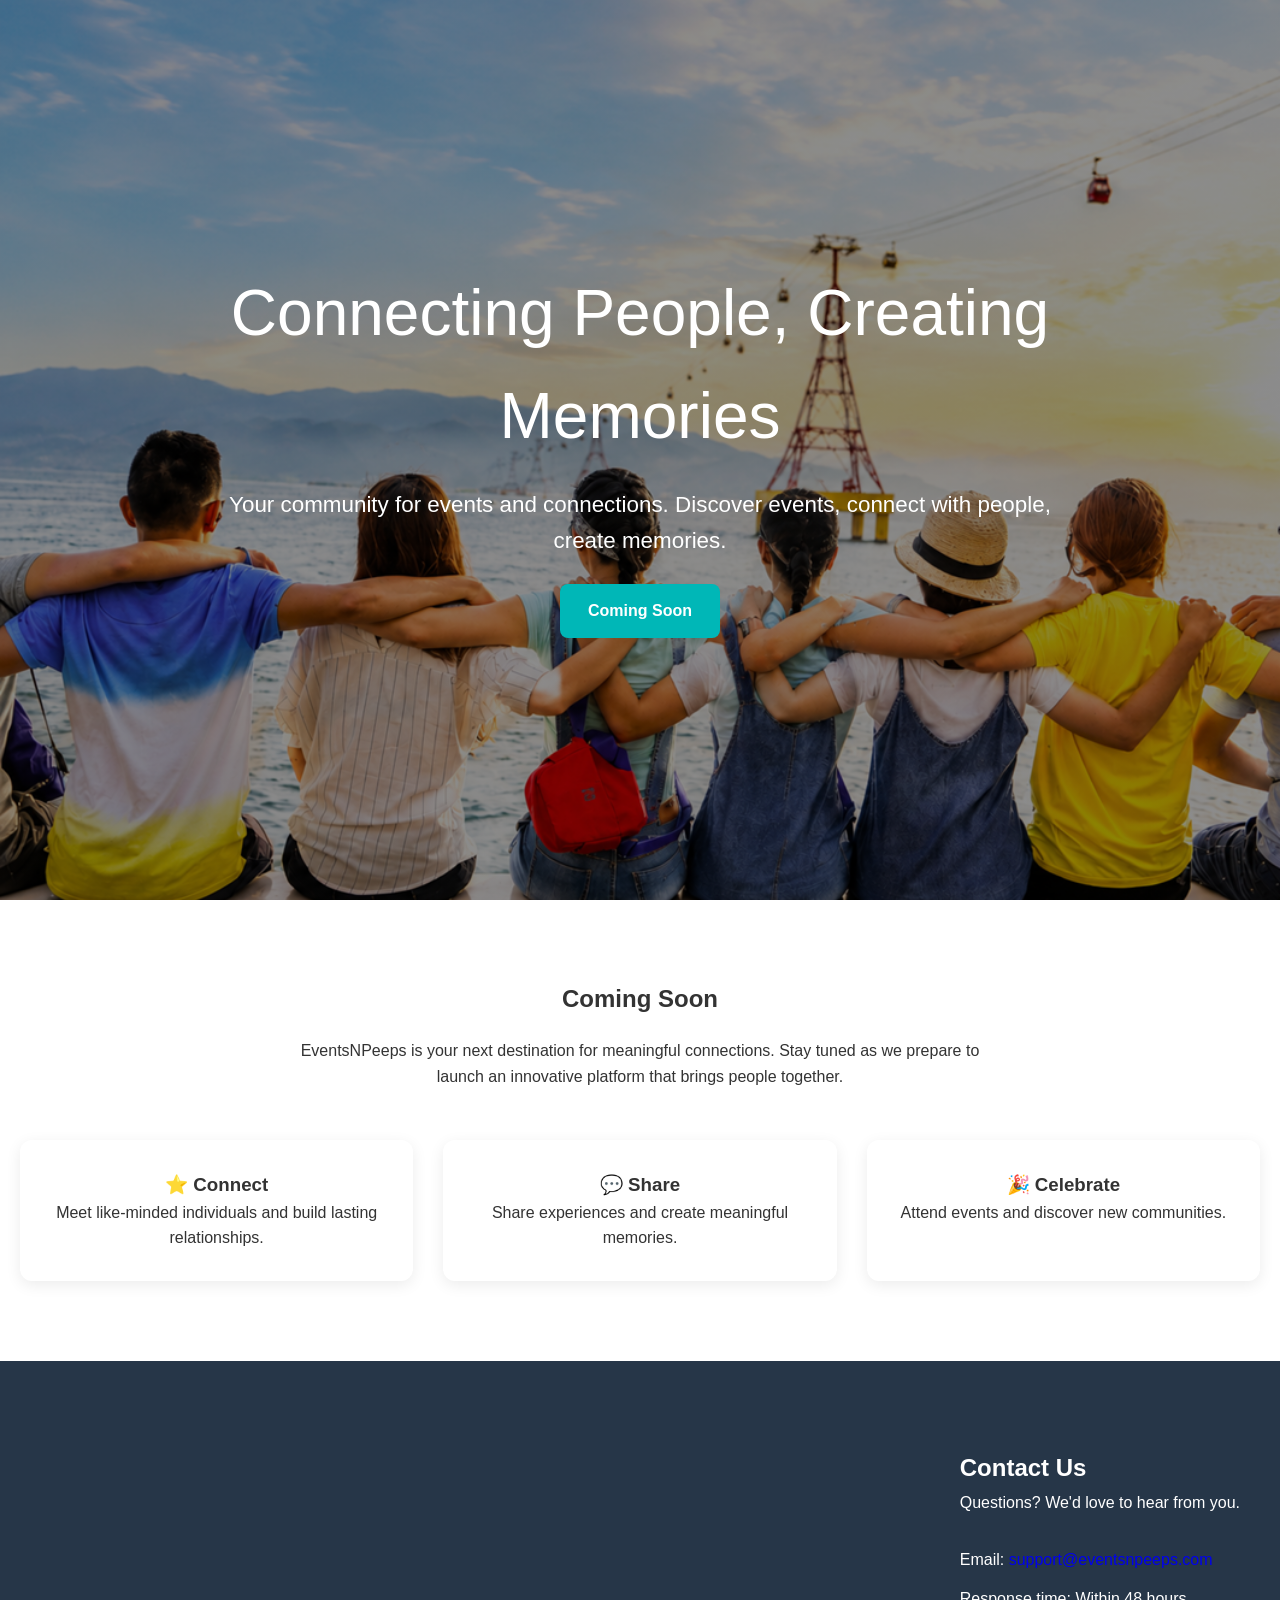
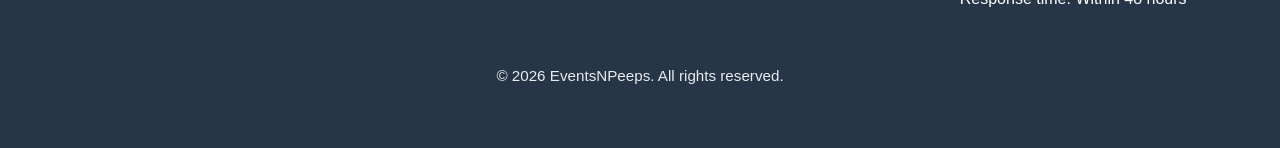
==== index.html @ f60b6c88 "Index Page and Privacy Policy Page" ====
<!DOCTYPE html>
<html lang="en">

<head>
<meta charset="UTF-8">
<meta name="viewport" content="width=device-width, initial-scale=1">

<title>EventsNPeeps | Connecting People, Creating Memories</title>

<style>

*{
margin:0;
padding:0;
box-sizing:border-box;
}

body{
font-family:Arial, Helvetica, sans-serif;
color:#333;
line-height:1.6;
}

.hero{

height:100vh;

background:
linear-gradient(
rgba(0,0,0,.45),
rgba(0,0,0,.45)
),
url("./images/homepagesocial.png");

background-size:cover;
background-position:center;

display:flex;
justify-content:center;
align-items:center;
text-align:center;
padding:20px;
color:white;
}

.hero-content{
max-width:850px;
}

.hero h1{
font-size:4rem;
font-weight:300;
margin-bottom:20px;
}

.hero p{
font-size:1.4rem;
margin-bottom:25px;
}

.button{

display:inline-block;

padding:14px 28px;

background:#00b7b7;

color:white;

text-decoration:none;

border-radius:8px;

font-weight:bold;

transition:.3s;
}

.button:hover{
opacity:.9;
}

.section{

padding:80px 20px;
text-align:center;

}

.features{

display:grid;

grid-template-columns:
repeat(auto-fit,minmax(220px,1fr));

gap:30px;

margin-top:50px;

}

.card{

padding:30px;

border-radius:12px;

box-shadow:
0 4px 15px rgba(0,0,0,.08);

}

.footer{

background:#263648;

color:white;

padding:60px 40px;

display:flex;

flex-direction:column;

align-items:flex-end;

}

.footer-content{

width:400px;

text-align:left;

}

.copyright{

margin-top:50px;

font-size:0.95rem;

opacity:.9;

width:100%;

text-align:center;

}

.footer a{
c
olor:#56b5ff;

text-decoration:none;

}

.contact{

margin-top:25px;

line-height:1.8;

}

@media(max-width:768px){

.footer{

align-items:center;

padding:50px 25px;

}

.footer-content{

width:100%;

max-width:420px;

}

}

</style>

</head>

<body>

<section class="hero">

<div class="hero-content">

<h1>Connecting People, Creating Memories</h1>

<p>
Your community for events and connections.
Discover events, connect with people,
create memories.
</p>

<a href="#coming-soon" class="button">
Coming Soon
</a>

</div>

</section>

<section id="coming-soon" class="section">

<h2>Coming Soon</h2>

<p style="margin-top:20px;max-width:700px;margin-left:auto;margin-right:auto;">

EventsNPeeps is your next destination for meaningful
connections. Stay tuned as we prepare to launch
an innovative platform that brings people together.

</p>

<div class="features">

<div class="card">

<h3>⭐ Connect</h3>

<p>
Meet like-minded individuals and build lasting relationships.
</p>

</div>

<div class="card">

<h3>💬 Share</h3>

<p>
Share experiences and create meaningful memories.
</p>

</div>

<div class="card">

<h3>🎉 Celebrate</h3>

<p>
Attend events and discover new communities.
</p>

</div>

</div>

</section>

<footer class="footer">

<div class="contact">
<h2>Contact Us</h2>

<p>
Questions? We'd love to hear from you.
</p>

<br>

<p>
Email:
<a href="mailto:support@eventsnpeeps.com">
support@eventsnpeeps.com
</a>
</p>

<p style="margin-top:10px;">
Response time: Within 48 hours
</p>

</div>

</div>

<div class="copyright">

<p>
© 2026 EventsNPeeps. All rights reserved.
</p>

</footer>

</body>

</html>
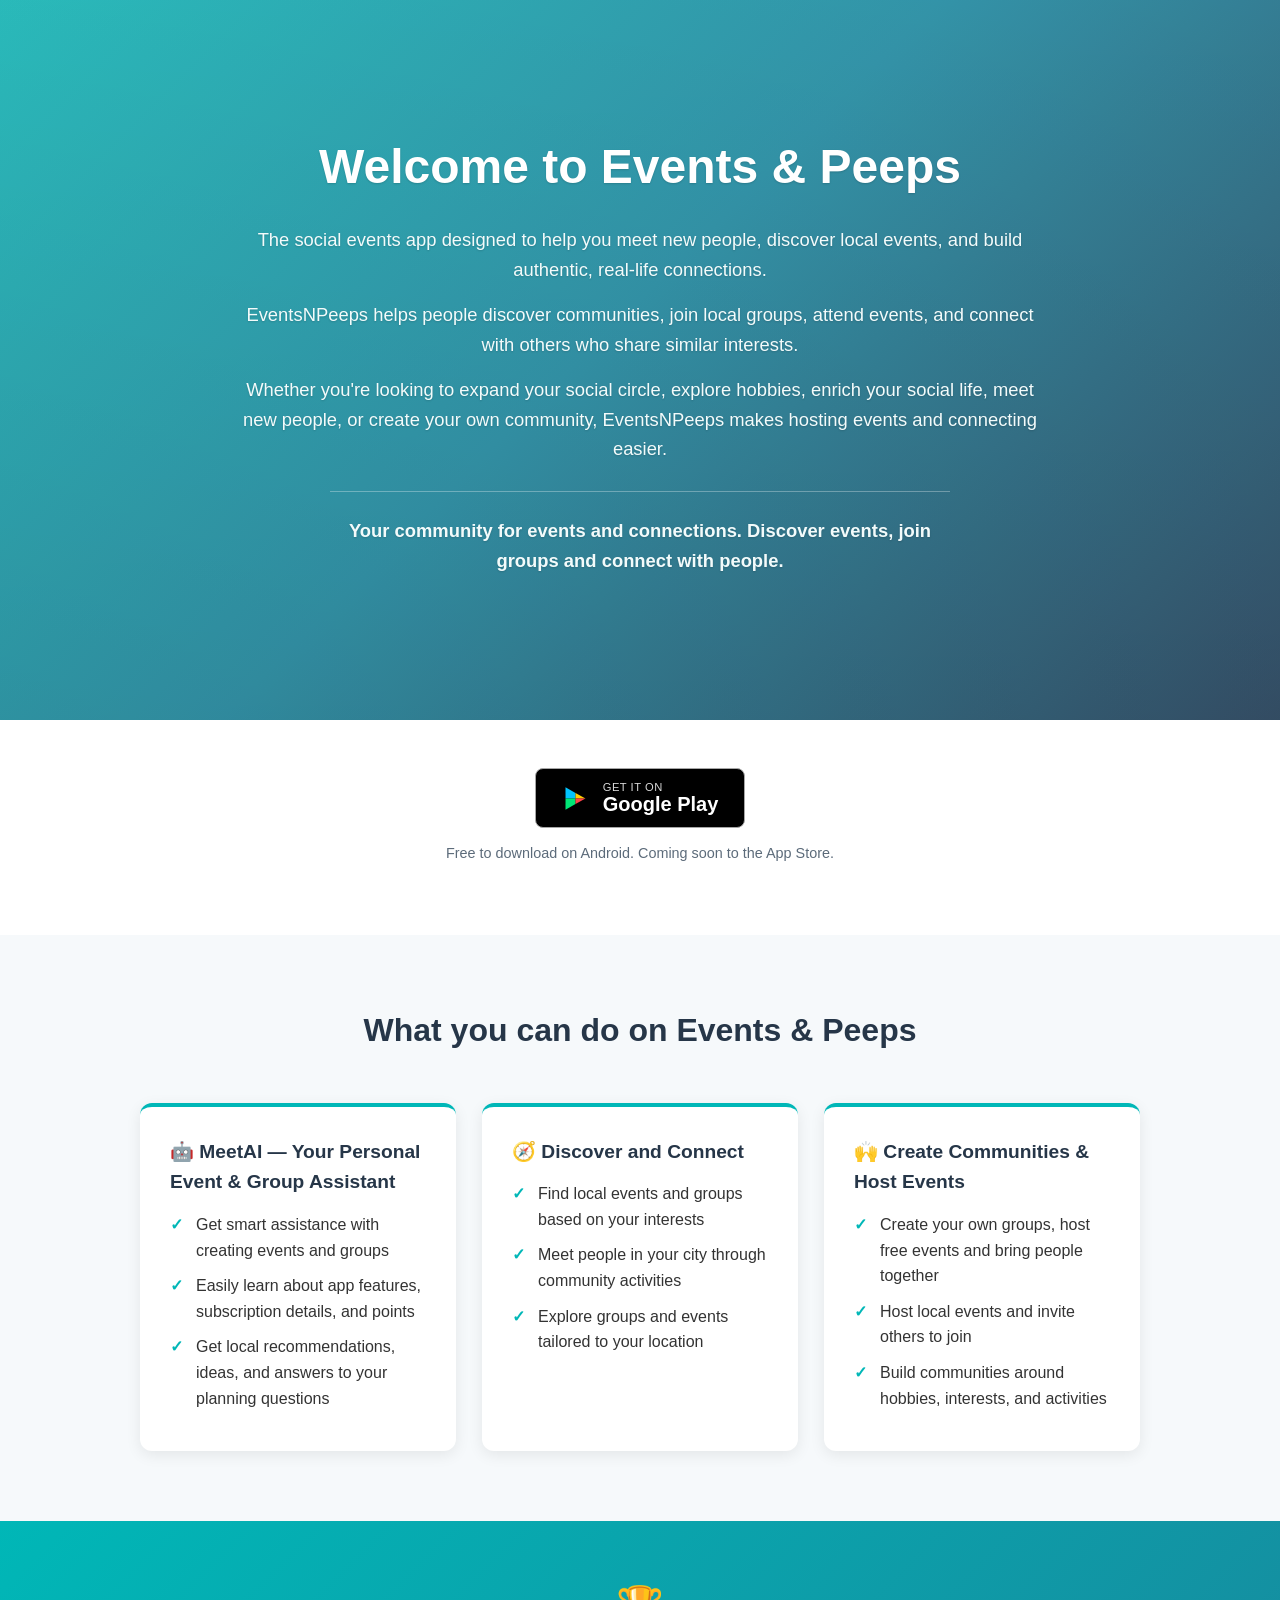
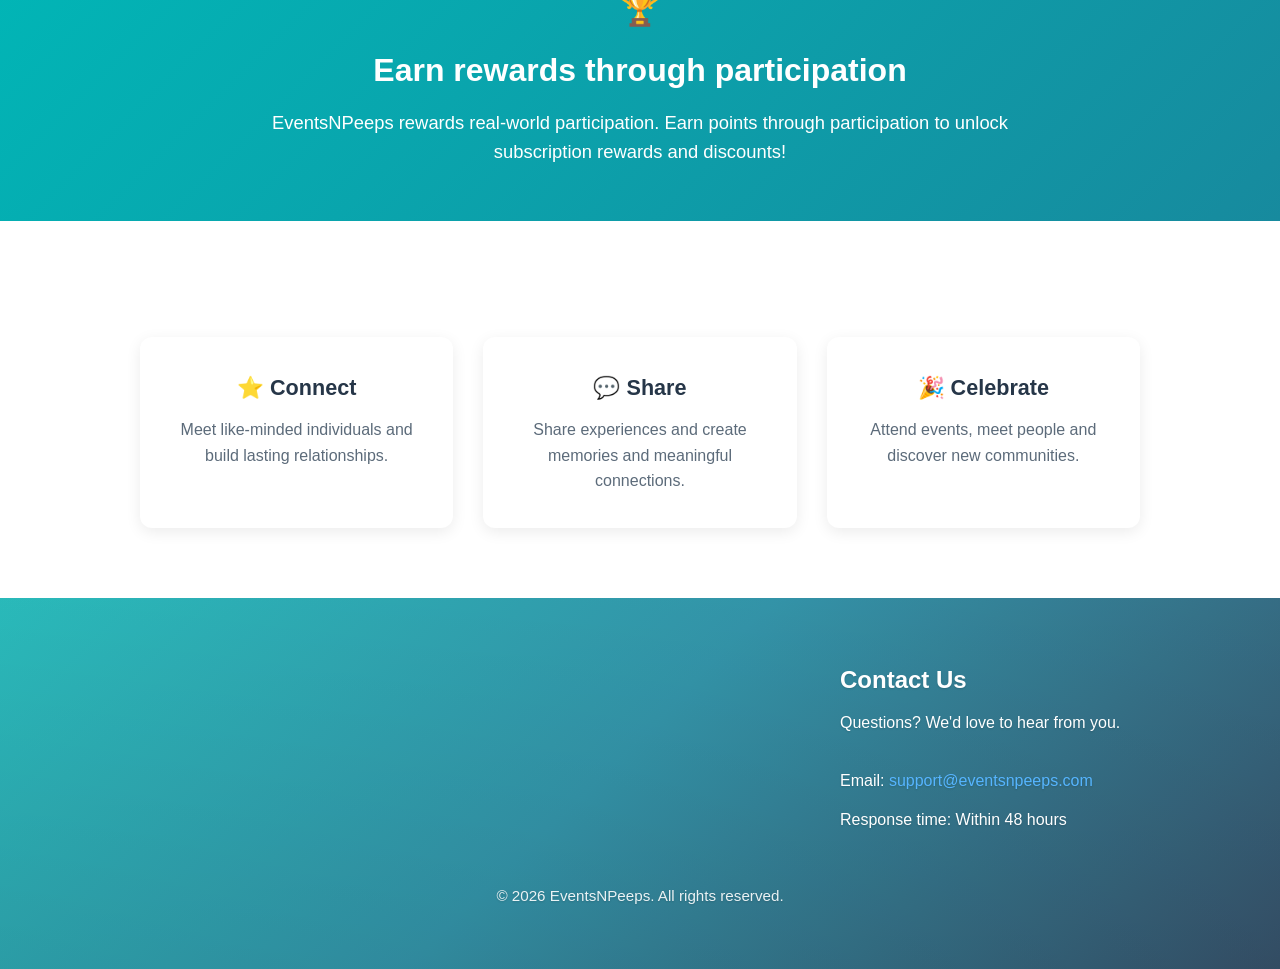
==== commit 11961d8c: "Updated the landing live page" ====
--- a/index.html
+++ b/index.html
@@ -5,295 +5,335 @@
 <meta charset="UTF-8">
 <meta name="viewport" content="width=device-width, initial-scale=1">
 
-<title>EventsNPeeps | Connecting People, Creating Memories</title>
+<title>EventsNPeeps | Meet People &amp; Discover Local Events</title>
+<meta name="description" content="EventsNPeeps is the social events app to meet new people, discover local events, join groups, host events, and build authentic, real-life connections. Download free on Google Play.">
+
+<!-- Social sharing preview (Open Graph) -->
+<meta property="og:type" content="website">
+<meta property="og:title" content="EventsNPeeps | Meet People &amp; Discover Local Events">
+<meta property="og:description" content="Meet new people, discover local events, join groups, and build real-life connections. Download EventsNPeeps free on Google Play.">
+<meta property="og:url" content="https://www.eventsnpeeps.com/">
+<meta property="og:image" content="https://www.eventsnpeeps.com/images/homepagesocial.png">
 
 <style>
-
-*{
-margin:0;
-padding:0;
-box-sizing:border-box;
-}
+:root{
+  --teal:#00b7b7;
+  --navy:#263648;
+  --ink:#333;
+  --muted:#5c6b7a;
+  --bg-soft:#f6f9fb;
+  --card-shadow:0 4px 15px rgba(0,0,0,.08);
+}
+
+*{margin:0;padding:0;box-sizing:border-box;}
+
+html{scroll-behavior:smooth;}
 
 body{
-font-family:Arial, Helvetica, sans-serif;
-color:#333;
-line-height:1.6;
-}
-
+  font-family:Arial, Helvetica, sans-serif;
+  color:var(--ink);
+  line-height:1.6;
+}
+
+/* ---------- Hero (full-width header band) ---------- */
 .hero{
-
-height:100vh;
-
-background:
-linear-gradient(
-rgba(0,0,0,.45),
-rgba(0,0,0,.45)
-),
-url("./images/homepagesocial.png");
-
-background-size:cover;
-background-position:center;
-
-display:flex;
-justify-content:center;
-align-items:center;
-text-align:center;
-padding:20px;
-color:white;
-}
-
-.hero-content{
-max-width:850px;
-}
+  min-height:80vh;
+  background:
+    linear-gradient(rgba(0,0,0,.06), rgba(0,0,0,.12)),
+    linear-gradient(135deg, #2cc5c5 0%, #369cb2 47%, #3a5670 100%);
+  color:#fff;
+  display:flex;
+  align-items:center;
+  justify-content:center;
+  text-align:center;
+  padding:80px 20px;
+  text-shadow:0 1px 2px rgba(0,0,0,.15);
+}
+
+.hero-inner{max-width:820px;}
 
 .hero h1{
-font-size:4rem;
-font-weight:300;
-margin-bottom:20px;
+  font-size:3rem;
+  font-weight:600;
+  margin-bottom:20px;
 }
 
 .hero p{
-font-size:1.4rem;
-margin-bottom:25px;
-}
-
-.button{
-
-display:inline-block;
-
-padding:14px 28px;
-
-background:#00b7b7;
-
-color:white;
-
-text-decoration:none;
-
-border-radius:8px;
-
-font-weight:bold;
-
-transition:.3s;
-}
-
-.button:hover{
-opacity:.9;
-}
-
+  font-size:1.15rem;
+  margin-bottom:16px;
+  color:#f3fbfb;
+}
+
+.hero-tagline{
+  margin:28px auto 0;
+  max-width:620px;
+  padding-top:24px;
+  border-top:1px solid rgba(255,255,255,.30);
+  font-size:1.18rem;
+  font-weight:600;
+}
+
+/* ---------- Generic section ---------- */
 .section{
-
-padding:80px 20px;
-text-align:center;
-
-}
-
+  padding:70px 20px;
+  text-align:center;
+}
+
+.section-alt{background:var(--bg-soft);}
+
+.container{max-width:1000px;margin:0 auto;}
+
+.section h2{
+  font-size:2rem;
+  font-weight:600;
+  margin-bottom:18px;
+  color:var(--navy);
+}
+
+/* ---------- Download ---------- */
+.download{
+  padding:48px 20px 70px;
+  text-align:center;
+}
+
+.store-btn{
+  display:inline-flex;
+  align-items:center;
+  gap:14px;
+  background:#000;
+  color:#fff;
+  text-decoration:none;
+  padding:12px 26px;
+  border-radius:8px;
+  border:1px solid #a6a6a6;
+  transition:.25s;
+}
+.store-btn:hover{background:#151515;transform:translateY(-1px);}
+.store-btn svg{width:27px;height:27px;flex:none;}
+.store-btn .label{text-align:left;line-height:1.1;}
+.store-btn .small{display:block;font-size:.7rem;opacity:.85;letter-spacing:.5px;text-transform:uppercase;}
+.store-btn .big{display:block;font-size:1.25rem;font-weight:bold;}
+
+.store-note{margin-top:14px;font-size:.9rem;color:var(--muted);}
+
+/* ---------- Feature blocks ---------- */
 .features{
-
-display:grid;
-
-grid-template-columns:
-repeat(auto-fit,minmax(220px,1fr));
-
-gap:30px;
-
-margin-top:50px;
-
-}
-
+  display:grid;
+  grid-template-columns:repeat(auto-fit,minmax(280px,1fr));
+  gap:26px;
+  margin-top:46px;
+  text-align:left;
+}
+
+.feature-card{
+  background:#fff;
+  padding:30px;
+  border-radius:12px;
+  box-shadow:var(--card-shadow);
+  border-top:4px solid var(--teal);
+}
+
+.feature-card h3{
+  font-size:1.2rem;
+  color:var(--navy);
+  margin-bottom:14px;
+}
+
+.feature-card ul{list-style:none;}
+.feature-card li{
+  position:relative;
+  padding-left:26px;
+  margin-bottom:10px;
+}
+.feature-card li::before{
+  content:"\2713";
+  position:absolute;
+  left:0;
+  color:var(--teal);
+  font-weight:bold;
+}
+
+/* ---------- Points callout ---------- */
+.points{
+  background:linear-gradient(135deg,#00b7b7,#178a9e);
+  color:#fff;
+  text-align:center;
+  padding:54px 20px;
+}
+.points .container{max-width:760px;}
+.points .emoji{font-size:2.4rem;}
+.points h2{color:#fff;margin:8px 0 12px;font-size:2rem;font-weight:600;}
+.points p{font-size:1.15rem;}
+
+/* ---------- Emoji pillar cards ---------- */
+.pillars{
+  display:grid;
+  grid-template-columns:repeat(auto-fit,minmax(240px,1fr));
+  gap:30px;
+  margin-top:46px;
+}
 .card{
-
-padding:30px;
-
-border-radius:12px;
-
-box-shadow:
-0 4px 15px rgba(0,0,0,.08);
-
-}
-
+  background:#fff;
+  padding:34px 26px;
+  border-radius:12px;
+  box-shadow:var(--card-shadow);
+}
+.card h3{font-size:1.35rem;margin-bottom:12px;color:var(--navy);}
+.card p{color:var(--muted);}
+
+/* ---------- Footer ---------- */
 .footer{
-
-background:#263648;
-
-color:white;
-
-padding:60px 40px;
-
-display:flex;
-
-flex-direction:column;
-
-align-items:flex-end;
-
-}
-
-.footer-content{
-
-width:400px;
-
-text-align:left;
-
-}
-
+  background:
+    linear-gradient(rgba(0,0,0,.06), rgba(0,0,0,.12)),
+    linear-gradient(135deg, #2cc5c5 0%, #369cb2 47%, #3a5670 100%);
+  color:#fff;
+  padding:60px 40px;
+  display:flex;
+  flex-direction:column;
+  align-items:flex-end;
+  text-shadow:0 1px 2px rgba(0,0,0,.15);
+}
+.footer-inner{width:400px;text-align:left;}
+.footer h2{margin-bottom:8px;}
+.footer a{color:#56b5ff;text-decoration:none;}
+.footer a:hover{text-decoration:underline;}
+.contact{line-height:1.8;}
 .copyright{
-
-margin-top:50px;
-
-font-size:0.95rem;
-
-opacity:.9;
-
-width:100%;
-
-text-align:center;
-
-}
-
-.footer a{
-c
-olor:#56b5ff;
-
-text-decoration:none;
-
-}
-
-.contact{
-
-margin-top:25px;
-
-line-height:1.8;
-
+  margin-top:50px;
+  font-size:.95rem;
+  opacity:.9;
+  width:100%;
+  text-align:center;
 }
 
 @media(max-width:768px){
-
-.footer{
-
-align-items:center;
-
-padding:50px 25px;
-
-}
-
-.footer-content{
-
-width:100%;
-
-max-width:420px;
-
-}
-
-}
-
+  .hero{min-height:auto;padding:70px 22px;}
+  .hero h1{font-size:2.2rem;}
+  .hero p{font-size:1.05rem;}
+  .footer{align-items:center;padding:50px 25px;}
+  .footer-inner{width:100%;max-width:420px;text-align:center;}
+}
 </style>
 
 </head>
 
 <body>
 
-<section class="hero">
-
-<div class="hero-content">
-
-<h1>Connecting People, Creating Memories</h1>
-
-<p>
-Your community for events and connections.
-Discover events, connect with people,
-create memories.
-</p>
-
-<a href="#coming-soon" class="button">
-Coming Soon
-</a>
-
-</div>
-
+<!-- ===================== HERO (full-width header band) ===================== -->
+<header class="hero">
+  <div class="hero-inner">
+    <h1>Welcome to Events &amp; Peeps</h1>
+    <p>The social events app designed to help you meet new people, discover local events, and build authentic, real-life connections.</p>
+    <p>EventsNPeeps helps people discover communities, join local groups, attend events, and connect with others who share similar interests.</p>
+    <p>Whether you're looking to expand your social circle, explore hobbies, enrich your social life, meet new people, or create your own community, EventsNPeeps makes hosting events and connecting easier.</p>
+    <p class="hero-tagline">Your community for events and connections. Discover events, join groups and connect with people.</p>
+  </div>
+</header>
+
+<!-- ===================== DOWNLOAD ===================== -->
+<section class="download">
+  <a class="store-btn" href="https://play.google.com/store/apps/details?id=com.eventsnpeeps.event_management" target="_blank" rel="noopener">
+    <svg viewBox="0 0 46 46" aria-hidden="true">
+      <polygon fill="#00c3ff" points="6,4 23,13.5 23,23 6,23"/>
+      <polygon fill="#ffce00" points="23,13.5 40,23 23,23"/>
+      <polygon fill="#00e676" points="6,42 23,32.5 23,23 6,23"/>
+      <polygon fill="#ff424b" points="23,32.5 40,23 23,23"/>
+    </svg>
+    <span class="label">
+      <span class="small">Get it on</span>
+      <span class="big">Google Play</span>
+    </span>
+  </a>
+  <p class="store-note">Free to download on Android. Coming soon to the App Store.</p>
+  <!-- When Apple approves, add the App Store badge/link right here. -->
 </section>
 
-<section id="coming-soon" class="section">
-
-<h2>Coming Soon</h2>
-
-<p style="margin-top:20px;max-width:700px;margin-left:auto;margin-right:auto;">
-
-EventsNPeeps is your next destination for meaningful
-connections. Stay tuned as we prepare to launch
-an innovative platform that brings people together.
-
-</p>
-
-<div class="features">
-
-<div class="card">
-
-<h3>⭐ Connect</h3>
-
-<p>
-Meet like-minded individuals and build lasting relationships.
-</p>
-
-</div>
-
-<div class="card">
-
-<h3>💬 Share</h3>
-
-<p>
-Share experiences and create meaningful memories.
-</p>
-
-</div>
-
-<div class="card">
-
-<h3>🎉 Celebrate</h3>
-
-<p>
-Attend events and discover new communities.
-</p>
-
-</div>
-
-</div>
-
+<!-- ===================== FEATURES ===================== -->
+<section class="section section-alt">
+  <div class="container">
+    <h2>What you can do on Events &amp; Peeps</h2>
+    <div class="features">
+
+      <div class="feature-card">
+        <h3>&#129302; MeetAI &mdash; Your Personal Event &amp; Group Assistant</h3>
+        <ul>
+          <li>Get smart assistance with creating events and groups</li>
+          <li>Easily learn about app features, subscription details, and points</li>
+          <li>Get local recommendations, ideas, and answers to your planning questions</li>
+        </ul>
+      </div>
+
+      <div class="feature-card">
+        <h3>&#129517; Discover and Connect</h3>
+        <ul>
+          <li>Find local events and groups based on your interests</li>
+          <li>Meet people in your city through community activities</li>
+          <li>Explore groups and events tailored to your location</li>
+        </ul>
+      </div>
+
+      <div class="feature-card">
+        <h3>&#128588; Create Communities &amp; Host Events</h3>
+        <ul>
+          <li>Create your own groups, host free events and bring people together</li>
+          <li>Host local events and invite others to join</li>
+          <li>Build communities around hobbies, interests, and activities</li>
+        </ul>
+      </div>
+
+    </div>
+  </div>
 </section>
 
+<!-- ===================== POINTS / REWARDS ===================== -->
+<section class="points">
+  <div class="container">
+    <div class="emoji">&#127942;</div>
+    <h2>Earn rewards through participation</h2>
+    <p>EventsNPeeps rewards real-world participation. Earn points through participation to unlock subscription rewards and discounts!</p>
+  </div>
+</section>
+
+<!-- ===================== PILLARS ===================== -->
+<section class="section">
+  <div class="container">
+    <div class="pillars">
+
+      <div class="card">
+        <h3>&#11088; Connect</h3>
+        <p>Meet like-minded individuals and build lasting relationships.</p>
+      </div>
+
+      <div class="card">
+        <h3>&#128172; Share</h3>
+        <p>Share experiences and create memories and meaningful connections.</p>
+      </div>
+
+      <div class="card">
+        <h3>&#127881; Celebrate</h3>
+        <p>Attend events, meet people and discover new communities.</p>
+      </div>
+
+    </div>
+  </div>
+</section>
+
+<!-- ===================== FOOTER ===================== -->
 <footer class="footer">
-
-<div class="contact">
-<h2>Contact Us</h2>
-
-<p>
-Questions? We'd love to hear from you.
-</p>
-
-<br>
-
-<p>
-Email:
-<a href="mailto:support@eventsnpeeps.com">
-support@eventsnpeeps.com
-</a>
-</p>
-
-<p style="margin-top:10px;">
-Response time: Within 48 hours
-</p>
-
-</div>
-
-</div>
-
-<div class="copyright">
-
-<p>
-© 2026 EventsNPeeps. All rights reserved.
-</p>
-
+  <div class="footer-inner">
+    <div class="contact">
+      <h2>Contact Us</h2>
+      <p>Questions? We'd love to hear from you.</p>
+      <br>
+      <p>Email: <a href="mailto:support@eventsnpeeps.com">support@eventsnpeeps.com</a></p>
+      <p style="margin-top:10px;">Response time: Within 48 hours</p>
+    </div>
+  </div>
+  <div class="copyright">
+    <p>&copy; 2026 EventsNPeeps. All rights reserved.</p>
+  </div>
 </footer>
 
 </body>
 
-</html>+</html>
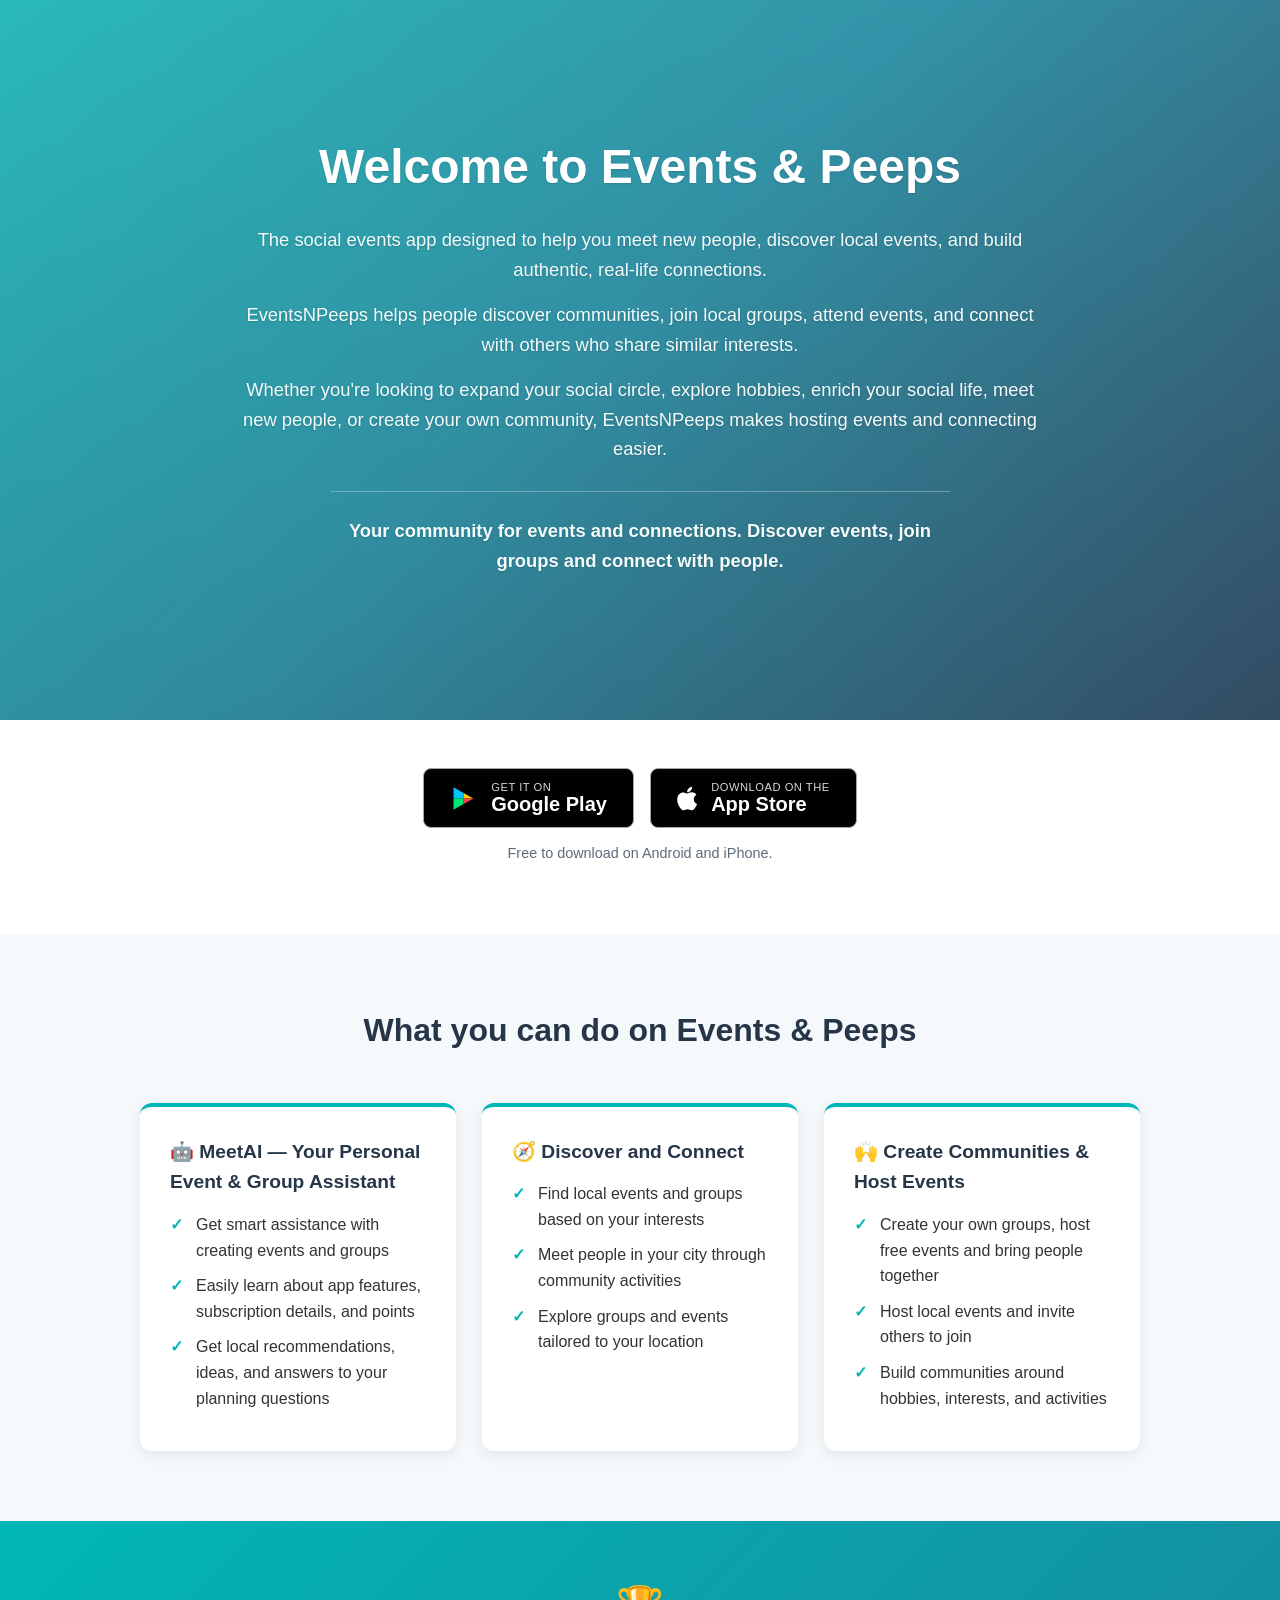
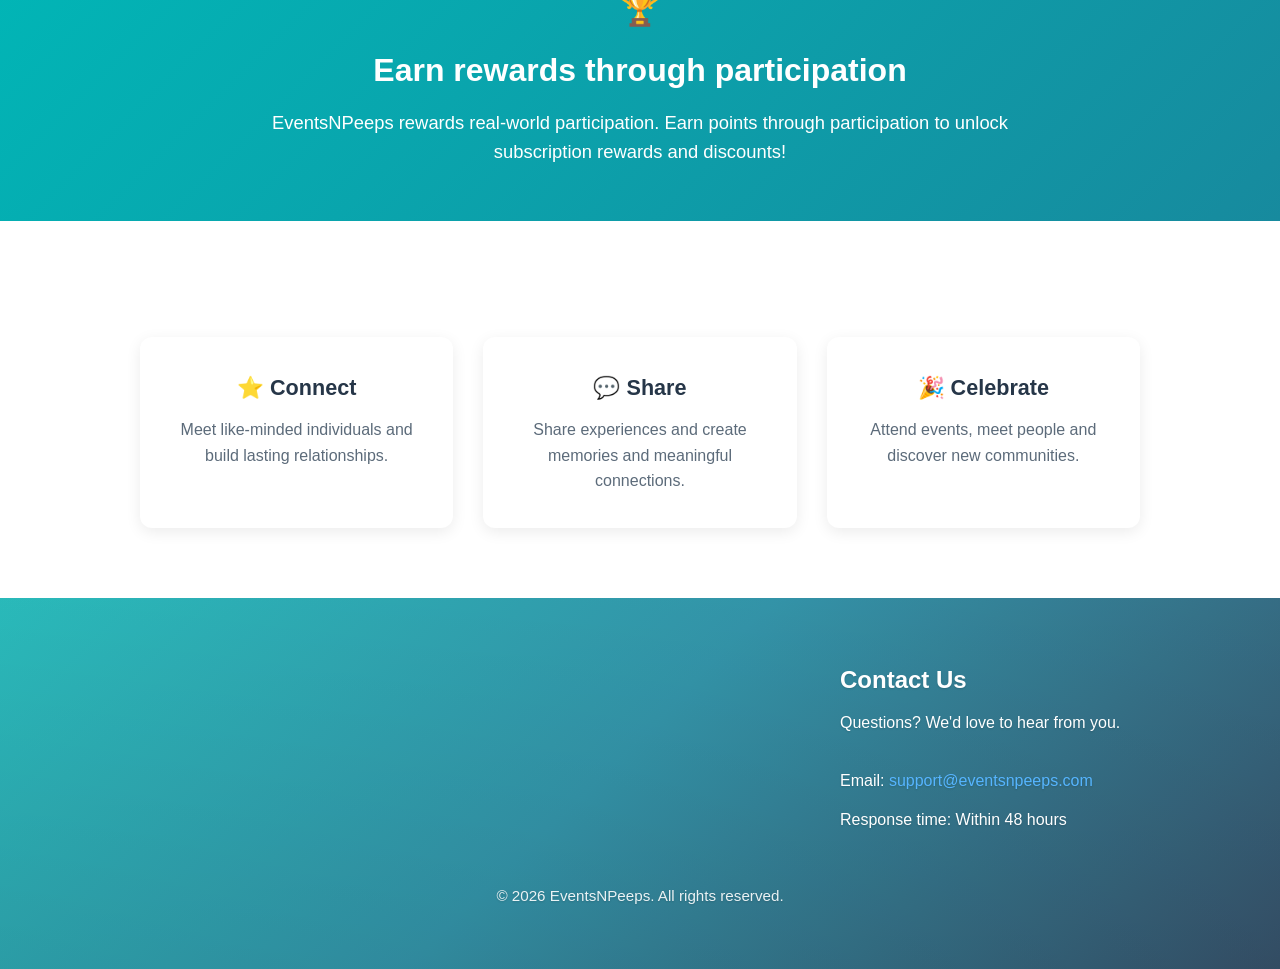
==== commit 32d6e29a: "Added Download from App Store" ====
--- a/index.html
+++ b/index.html
@@ -94,6 +94,13 @@
 .download{
   padding:48px 20px 70px;
   text-align:center;
+}
+
+.store-buttons{
+  display:flex;
+  gap:16px;
+  justify-content:center;
+  flex-wrap:wrap;
 }
 
 .store-btn{
@@ -110,6 +117,7 @@
 }
 .store-btn:hover{background:#151515;transform:translateY(-1px);}
 .store-btn svg{width:27px;height:27px;flex:none;}
+.store-btn svg.apple{width:auto;height:27px;}
 .store-btn .label{text-align:left;line-height:1.1;}
 .store-btn .small{display:block;font-size:.7rem;opacity:.85;letter-spacing:.5px;text-transform:uppercase;}
 .store-btn .big{display:block;font-size:1.25rem;font-weight:bold;}
@@ -232,20 +240,29 @@
 
 <!-- ===================== DOWNLOAD ===================== -->
 <section class="download">
-  <a class="store-btn" href="https://play.google.com/store/apps/details?id=com.eventsnpeeps.event_management" target="_blank" rel="noopener">
-    <svg viewBox="0 0 46 46" aria-hidden="true">
-      <polygon fill="#00c3ff" points="6,4 23,13.5 23,23 6,23"/>
-      <polygon fill="#ffce00" points="23,13.5 40,23 23,23"/>
-      <polygon fill="#00e676" points="6,42 23,32.5 23,23 6,23"/>
-      <polygon fill="#ff424b" points="23,32.5 40,23 23,23"/>
-    </svg>
-    <span class="label">
-      <span class="small">Get it on</span>
-      <span class="big">Google Play</span>
-    </span>
-  </a>
-  <p class="store-note">Free to download on Android. Coming soon to the App Store.</p>
-  <!-- When Apple approves, add the App Store badge/link right here. -->
+  <div class="store-buttons">
+    <a class="store-btn" href="https://play.google.com/store/apps/details?id=com.eventsnpeeps.event_management" target="_blank" rel="noopener">
+      <svg viewBox="0 0 46 46" aria-hidden="true">
+        <polygon fill="#00c3ff" points="6,4 23,13.5 23,23 6,23"/>
+        <polygon fill="#ffce00" points="23,13.5 40,23 23,23"/>
+        <polygon fill="#00e676" points="6,42 23,32.5 23,23 6,23"/>
+        <polygon fill="#ff424b" points="23,32.5 40,23 23,23"/>
+      </svg>
+      <span class="label">
+        <span class="small">Get it on</span>
+        <span class="big">Google Play</span>
+      </span>
+    </a>
+
+    <a class="store-btn" href="https://apps.apple.com/us/app/eventsnpeeps/id6791054680" target="_blank" rel="noopener">
+      <svg class="apple" viewBox="0 0 384 512" aria-hidden="true"><path fill="#fff" d="M318.7 268.7c-.2-36.7 16.4-64.4 50-84.8-18.8-26.9-47.2-41.7-84.7-44.6-35.5-2.8-74.3 20.7-88.5 20.7-15 0-49.4-19.7-76.4-19.7C63.3 141.2 4 184.8 4 273.5q0 39.3 14.4 81.2c12.8 36.7 59 126.7 107.2 125.2 25.2-.6 43-17.9 75.8-17.9 31.8 0 48.3 17.9 76.4 17.9 48.6-.7 90.4-82.5 102.6-119.3-65.2-30.7-61.7-90-61.7-91.9zm-56.6-164.2c27.3-32.4 24.8-61.9 24-72.5-24.1 1.4-52 16.4-67.9 34.9-17.5 19.8-27.8 44.3-25.6 71.9 26.1 2 49.9-11.4 69.5-34.3z"/></svg>
+      <span class="label">
+        <span class="small">Download on the</span>
+        <span class="big">App Store</span>
+      </span>
+    </a>
+  </div>
+  <p class="store-note">Free to download on Android and iPhone.</p>
 </section>
 
 <!-- ===================== FEATURES ===================== -->
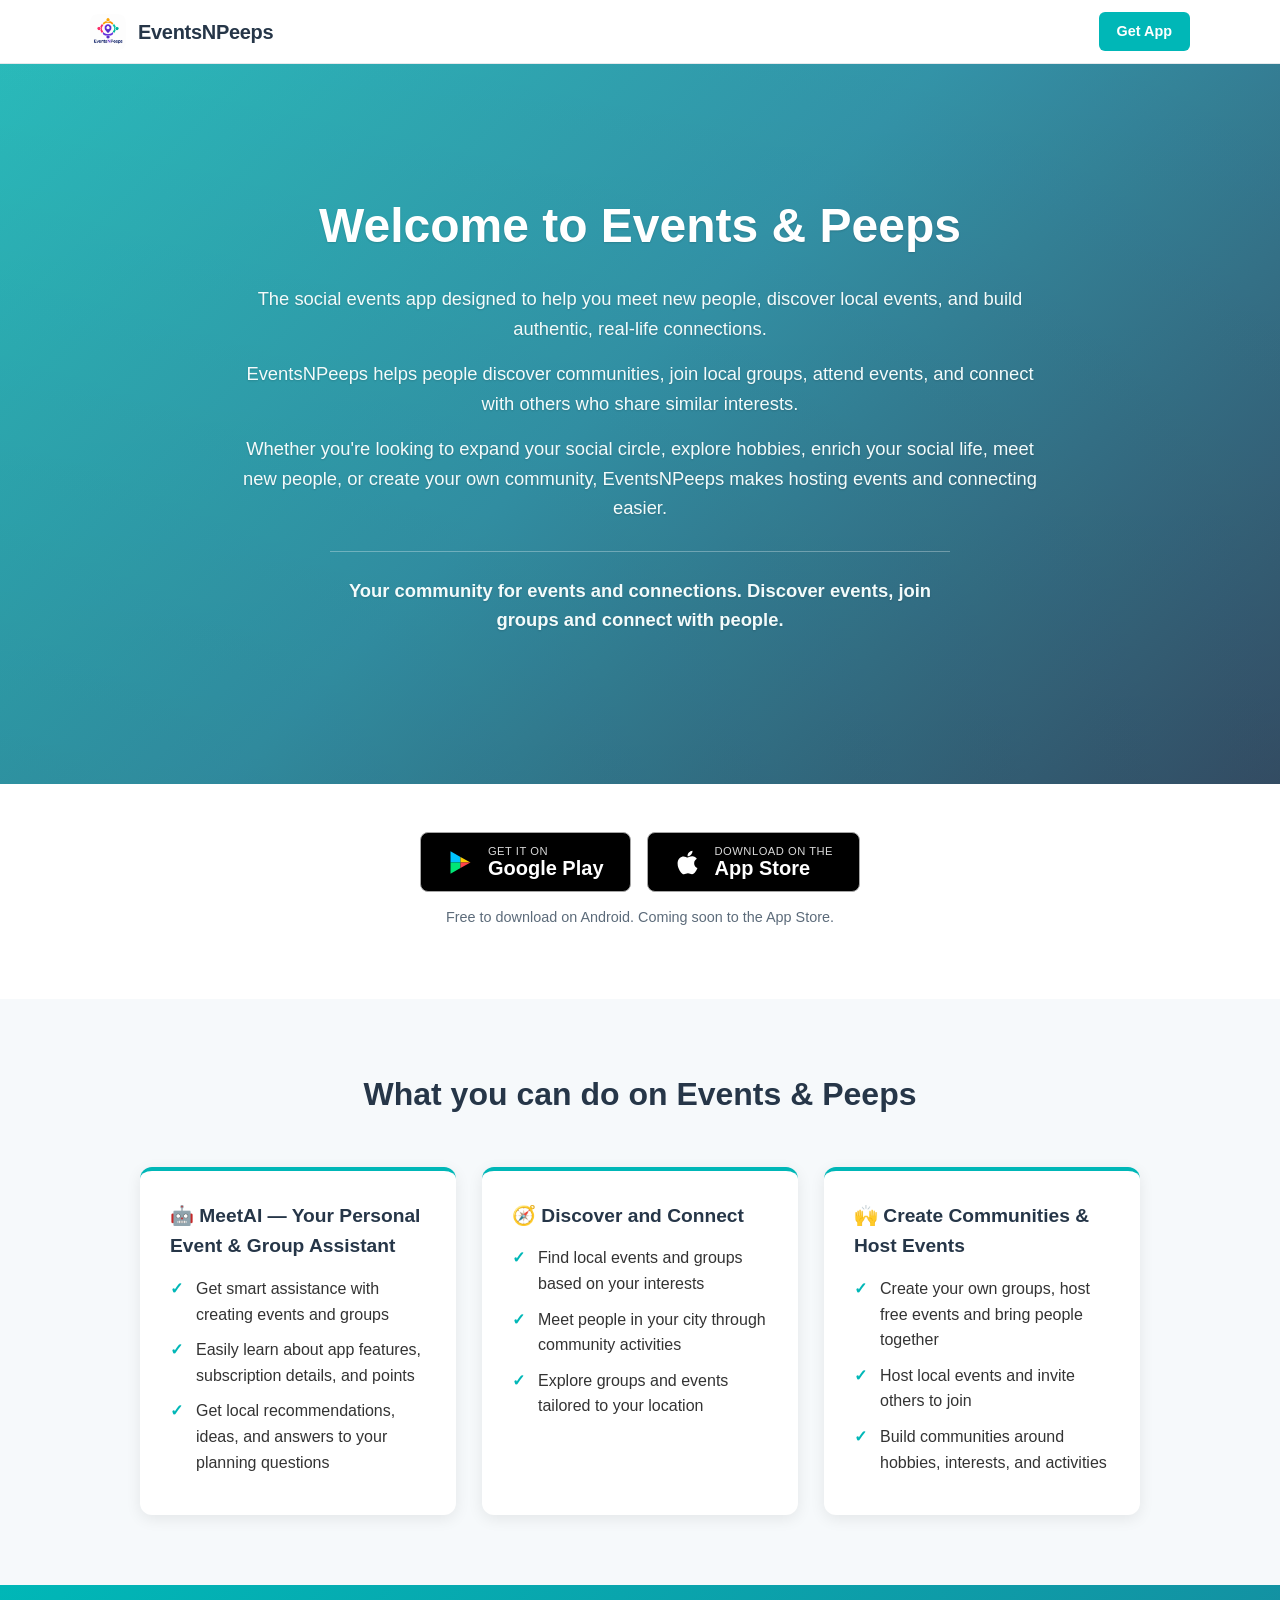
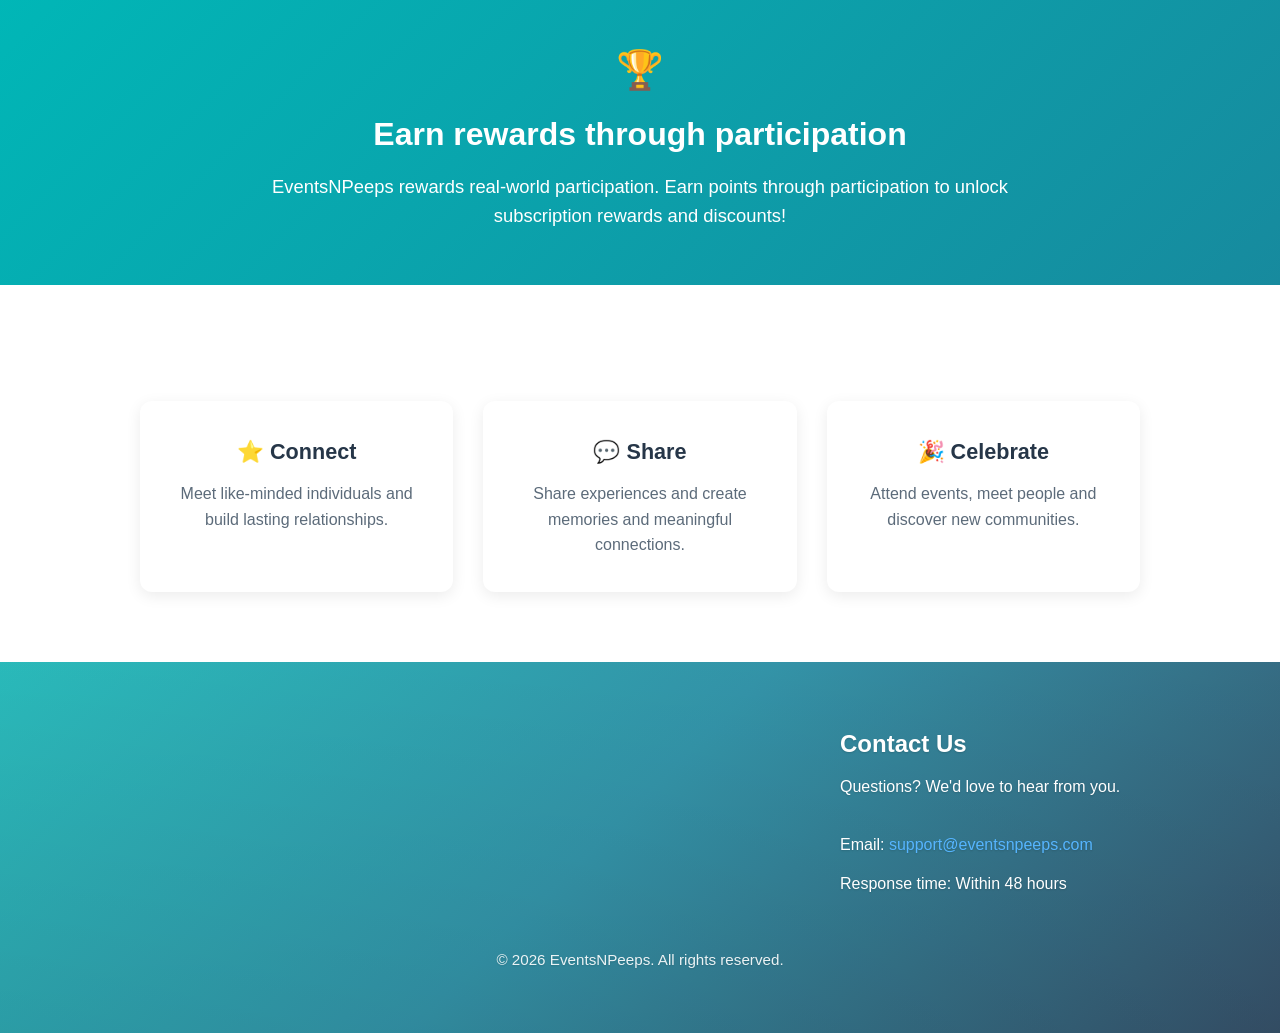
==== commit f3b9b8d7: "Updated the index page" ====
--- a/index.html
+++ b/index.html
@@ -7,13 +7,17 @@
 
 <title>EventsNPeeps | Meet People &amp; Discover Local Events</title>
 <meta name="description" content="EventsNPeeps is the social events app to meet new people, discover local events, join groups, host events, and build authentic, real-life connections. Download free on Google Play.">
+
+<!-- Favicons -->
+<link rel="icon" type="image/png" sizes="48x48" href="./eventsnpeeps_favicon_48x48.png">
+<link rel="apple-touch-icon" sizes="180x180" href="./eventsnpeeps_logo_300x300.png">
 
 <!-- Social sharing preview (Open Graph) -->
 <meta property="og:type" content="website">
 <meta property="og:title" content="EventsNPeeps | Meet People &amp; Discover Local Events">
 <meta property="og:description" content="Meet new people, discover local events, join groups, and build real-life connections. Download EventsNPeeps free on Google Play.">
 <meta property="og:url" content="https://www.eventsnpeeps.com/">
-<meta property="og:image" content="https://www.eventsnpeeps.com/images/homepagesocial.png">
+<meta property="og:image" content="https://www.eventsnpeeps.com/eventsnpeeps_logo_300x300.png">
 
 <style>
 :root{
@@ -34,6 +38,53 @@
   color:var(--ink);
   line-height:1.6;
 }
+
+/* ---------- Top Navbar ---------- */
+.navbar{
+  position:sticky;
+  top:0;
+  z-index:1000;
+  background:rgba(255, 255, 255, 0.95);
+  backdrop-filter:blur(8px);
+  border-bottom:1px solid #e5e9ec;
+  padding:12px 24px;
+}
+.nav-container{
+  max-width:1100px;
+  margin:0 auto;
+  display:flex;
+  align-items:center;
+  justify-content:space-between;
+}
+.nav-brand{
+  display:flex;
+  align-items:center;
+  gap:12px;
+  text-decoration:none;
+}
+.nav-logo{
+  width:36px;
+  height:36px;
+  border-radius:8px;
+  object-fit:contain;
+}
+.nav-title{
+  font-size:1.25rem;
+  font-weight:700;
+  color:var(--navy);
+  letter-spacing:-0.3px;
+}
+.nav-cta{
+  background:var(--teal);
+  color:#fff;
+  text-decoration:none;
+  padding:8px 18px;
+  border-radius:6px;
+  font-size:0.9rem;
+  font-weight:600;
+  transition:background 0.2s ease;
+}
+.nav-cta:hover{background:#009b9b;}
 
 /* ---------- Hero (full-width header band) ---------- */
 .hero{
@@ -46,11 +97,23 @@
   align-items:center;
   justify-content:center;
   text-align:center;
-  padding:80px 20px;
+  padding:70px 20px 80px;
   text-shadow:0 1px 2px rgba(0,0,0,.15);
 }
 
 .hero-inner{max-width:820px;}
+
+.hero-logo-badge{
+  width:100px;
+  height:100px;
+  border-radius:24px;
+  background:#fff;
+  padding:8px;
+  box-shadow:0 12px 30px rgba(0,0,0,0.2);
+  margin:0 auto 24px;
+  display:block;
+  object-fit:contain;
+}
 
 .hero h1{
   font-size:3rem;
@@ -117,7 +180,6 @@
 }
 .store-btn:hover{background:#151515;transform:translateY(-1px);}
 .store-btn svg{width:27px;height:27px;flex:none;}
-.store-btn svg.apple{width:auto;height:27px;}
 .store-btn .label{text-align:left;line-height:1.1;}
 .store-btn .small{display:block;font-size:.7rem;opacity:.85;letter-spacing:.5px;text-transform:uppercase;}
 .store-btn .big{display:block;font-size:1.25rem;font-weight:bold;}
@@ -215,9 +277,10 @@
 }
 
 @media(max-width:768px){
-  .hero{min-height:auto;padding:70px 22px;}
+  .hero{min-height:auto;padding:60px 22px;}
   .hero h1{font-size:2.2rem;}
   .hero p{font-size:1.05rem;}
+  .hero-logo-badge{width:80px;height:80px;}
   .footer{align-items:center;padding:50px 25px;}
   .footer-inner{width:100%;max-width:420px;text-align:center;}
 }
@@ -227,7 +290,18 @@
 
 <body>
 
-<!-- ===================== HERO (full-width header band) ===================== -->
+<!-- ===================== NAVBAR ===================== -->
+<nav class="navbar">
+  <div class="nav-container">
+    <a href="#" class="nav-brand">
+      <img src="./eventsnpeeps_logo_300x300.png" alt="EventsNPeeps Logo" class="nav-logo">
+      <span class="nav-title">EventsNPeeps</span>
+    </a>
+    <a href="#download" class="nav-cta">Get App</a>
+  </div>
+</nav>
+
+<!-- ===================== HERO ===================== -->
 <header class="hero">
   <div class="hero-inner">
     <h1>Welcome to Events &amp; Peeps</h1>
@@ -239,30 +313,30 @@
 </header>
 
 <!-- ===================== DOWNLOAD ===================== -->
-<section class="download">
-  <div class="store-buttons">
-    <a class="store-btn" href="https://play.google.com/store/apps/details?id=com.eventsnpeeps.event_management" target="_blank" rel="noopener">
-      <svg viewBox="0 0 46 46" aria-hidden="true">
-        <polygon fill="#00c3ff" points="6,4 23,13.5 23,23 6,23"/>
-        <polygon fill="#ffce00" points="23,13.5 40,23 23,23"/>
-        <polygon fill="#00e676" points="6,42 23,32.5 23,23 6,23"/>
-        <polygon fill="#ff424b" points="23,32.5 40,23 23,23"/>
-      </svg>
-      <span class="label">
-        <span class="small">Get it on</span>
-        <span class="big">Google Play</span>
-      </span>
-    </a>
-
-    <a class="store-btn" href="https://apps.apple.com/us/app/eventsnpeeps/id6791054680" target="_blank" rel="noopener">
-      <svg class="apple" viewBox="0 0 384 512" aria-hidden="true"><path fill="#fff" d="M318.7 268.7c-.2-36.7 16.4-64.4 50-84.8-18.8-26.9-47.2-41.7-84.7-44.6-35.5-2.8-74.3 20.7-88.5 20.7-15 0-49.4-19.7-76.4-19.7C63.3 141.2 4 184.8 4 273.5q0 39.3 14.4 81.2c12.8 36.7 59 126.7 107.2 125.2 25.2-.6 43-17.9 75.8-17.9 31.8 0 48.3 17.9 76.4 17.9 48.6-.7 90.4-82.5 102.6-119.3-65.2-30.7-61.7-90-61.7-91.9zm-56.6-164.2c27.3-32.4 24.8-61.9 24-72.5-24.1 1.4-52 16.4-67.9 34.9-17.5 19.8-27.8 44.3-25.6 71.9 26.1 2 49.9-11.4 69.5-34.3z"/></svg>
-      <span class="label">
-        <span class="small">Download on the</span>
-        <span class="big">App Store</span>
-      </span>
-    </a>
-  </div>
-  <p class="store-note">Free to download on Android and iPhone.</p>
+<section id="download" class="download">
+	<div class="store-buttons">
+	  <a class="store-btn" href="https://play.google.com/store/apps/details?id=com.eventsnpeeps.event_management" target="_blank" rel="noopener">
+		<svg viewBox="0 0 46 46" aria-hidden="true">
+		  <polygon fill="#00c3ff" points="6,4 23,13.5 23,23 6,23"/>
+		  <polygon fill="#ffce00" points="23,13.5 40,23 23,23"/>
+		  <polygon fill="#00e676" points="6,42 23,32.5 23,23 6,23"/>
+		  <polygon fill="#ff424b" points="23,32.5 40,23 23,23"/>
+		</svg>
+		<span class="label">
+		  <span class="small">Get it on</span>
+		  <span class="big">Google Play</span>
+		</span>
+	  </a>
+	  
+	  <a class="store-btn" href="https://apps.apple.com/us/app/eventsnpeeps/id6791054680" target="_blank" rel="noopener">
+		 <svg class="apple" viewBox="0 0 384 512" aria-hidden="true"><path fill="#fff" d="M318.7 268.7c-.2-36.7 16.4-64.4 50-84.8-18.8-26.9-47.2-41.7-84.7-44.6-35.5-2.8-74.3 20.7-88.5 20.7-15 0-49.4-19.7-76.4-19.7C63.3 141.2 4 184.8 4 273.5q0 39.3 14.4 81.2c12.8 36.7 59 126.7 107.2 125.2 25.2-.6 43-17.9 75.8-17.9 31.8 0 48.3 17.9 76.4 17.9 48.6-.7 90.4-82.5 102.6-119.3-65.2-30.7-61.7-90-61.7-91.9zm-56.6-164.2c27.3-32.4 24.8-61.9 24-72.5-24.1 1.4-52 16.4-67.9 34.9-17.5 19.8-27.8 44.3-25.6 71.9 26.1 2 49.9-11.4 69.5-34.3z"/></svg>
+		<span class="label">
+		  <span class="small">Download on the</span>
+		  <span class="big">App Store</span>
+		</span>
+	  </a>
+	</div>
+  <p class="store-note">Free to download on Android. Coming soon to the App Store.</p>
 </section>
 
 <!-- ===================== FEATURES ===================== -->
@@ -353,4 +427,4 @@
 
 </body>
 
-</html>
+</html>
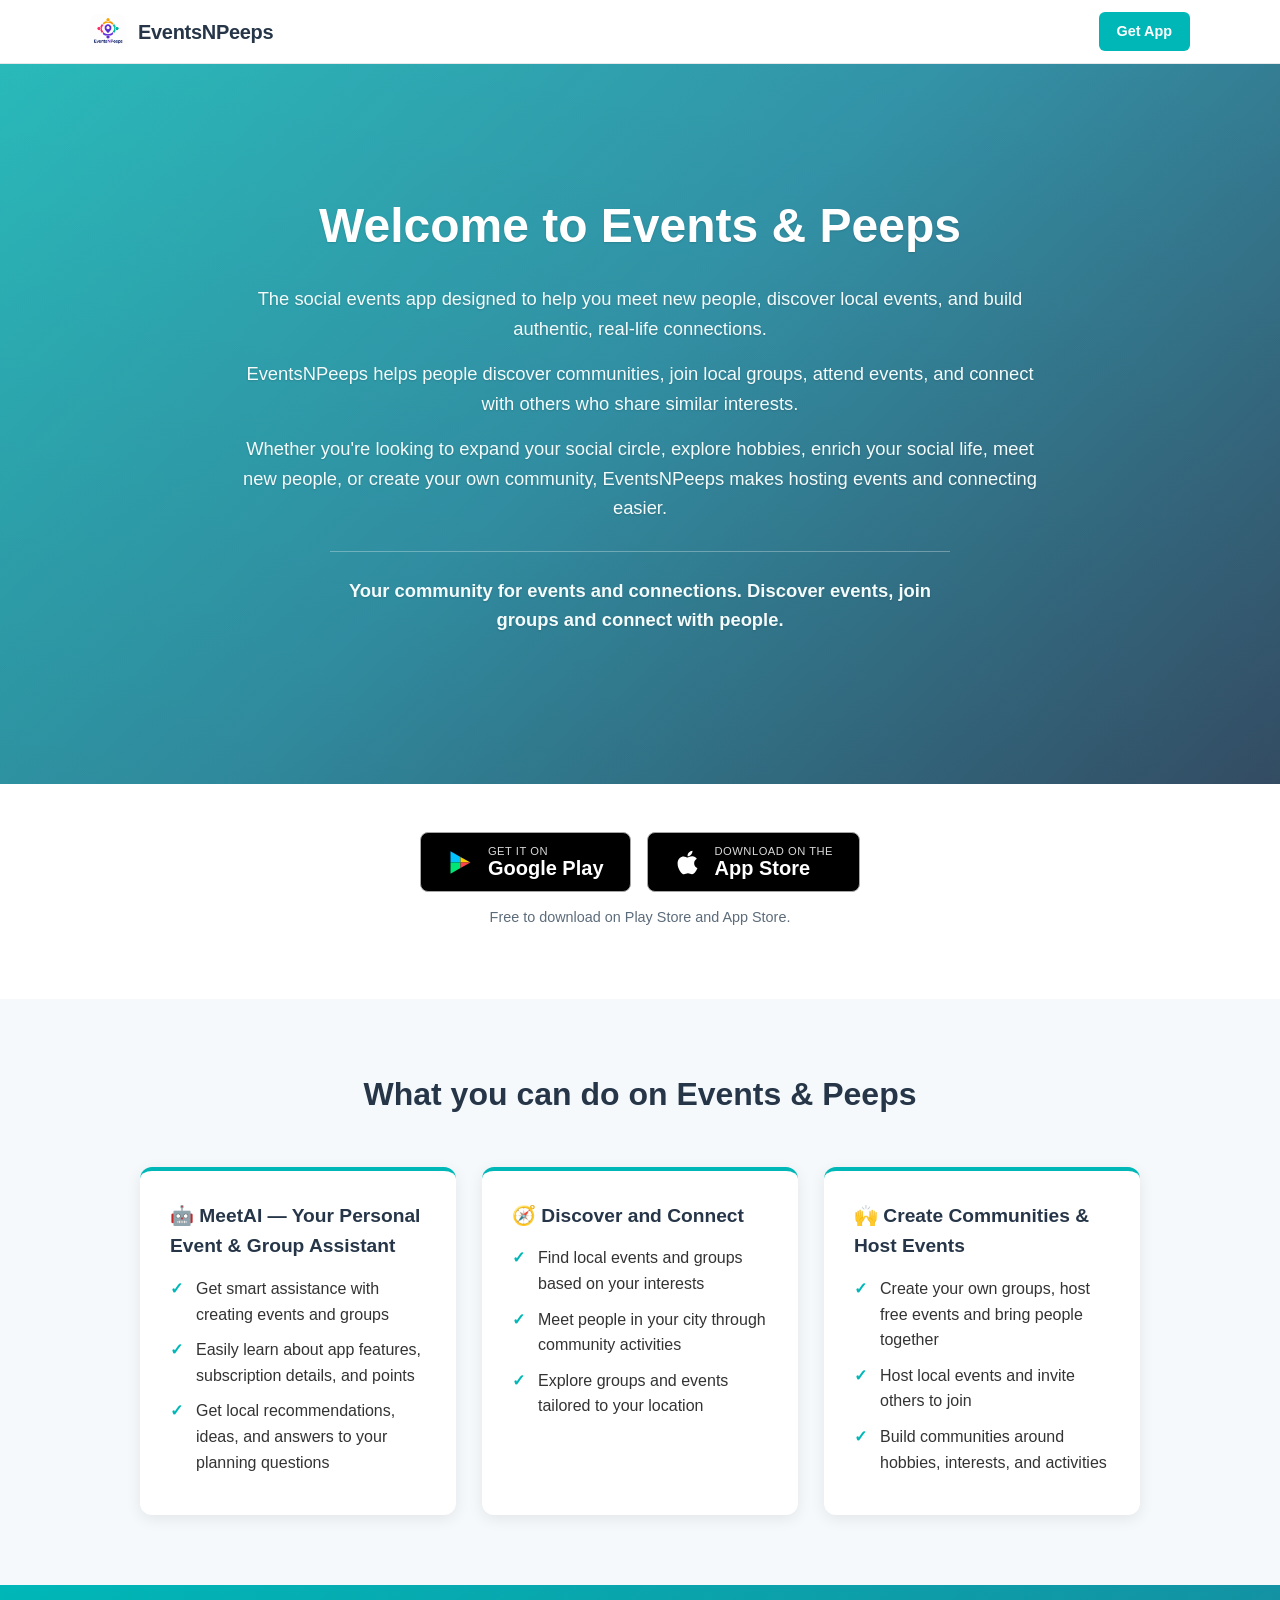
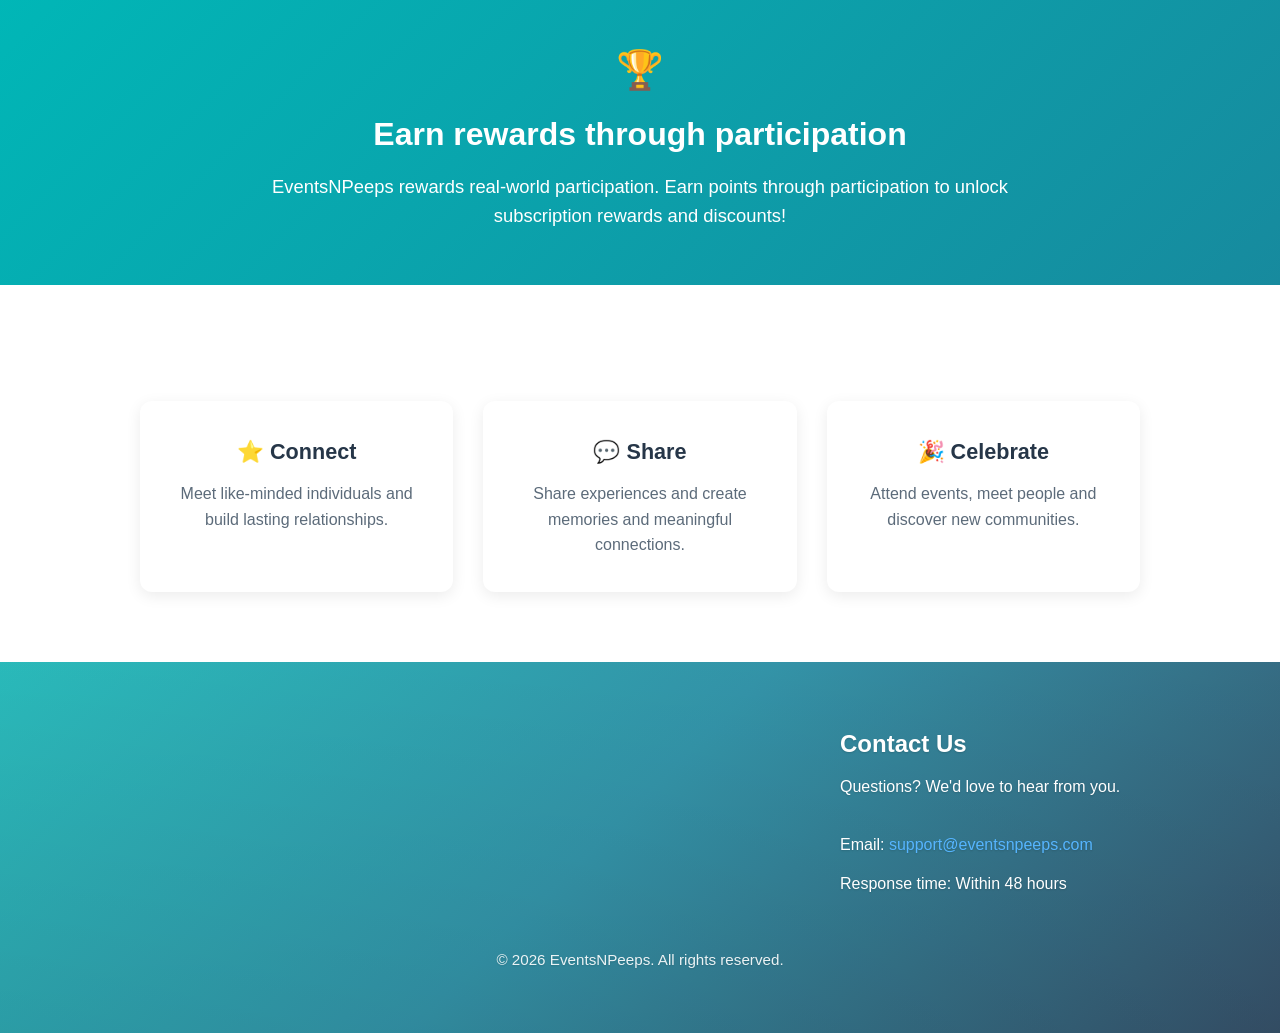
==== commit b83fdea0: "Removed coming soon on Apple" ====
--- a/index.html
+++ b/index.html
@@ -336,7 +336,7 @@
 		</span>
 	  </a>
 	</div>
-  <p class="store-note">Free to download on Android. Coming soon to the App Store.</p>
+  <p class="store-note">Free to download on Play Store and App Store.</p>
 </section>
 
 <!-- ===================== FEATURES ===================== -->
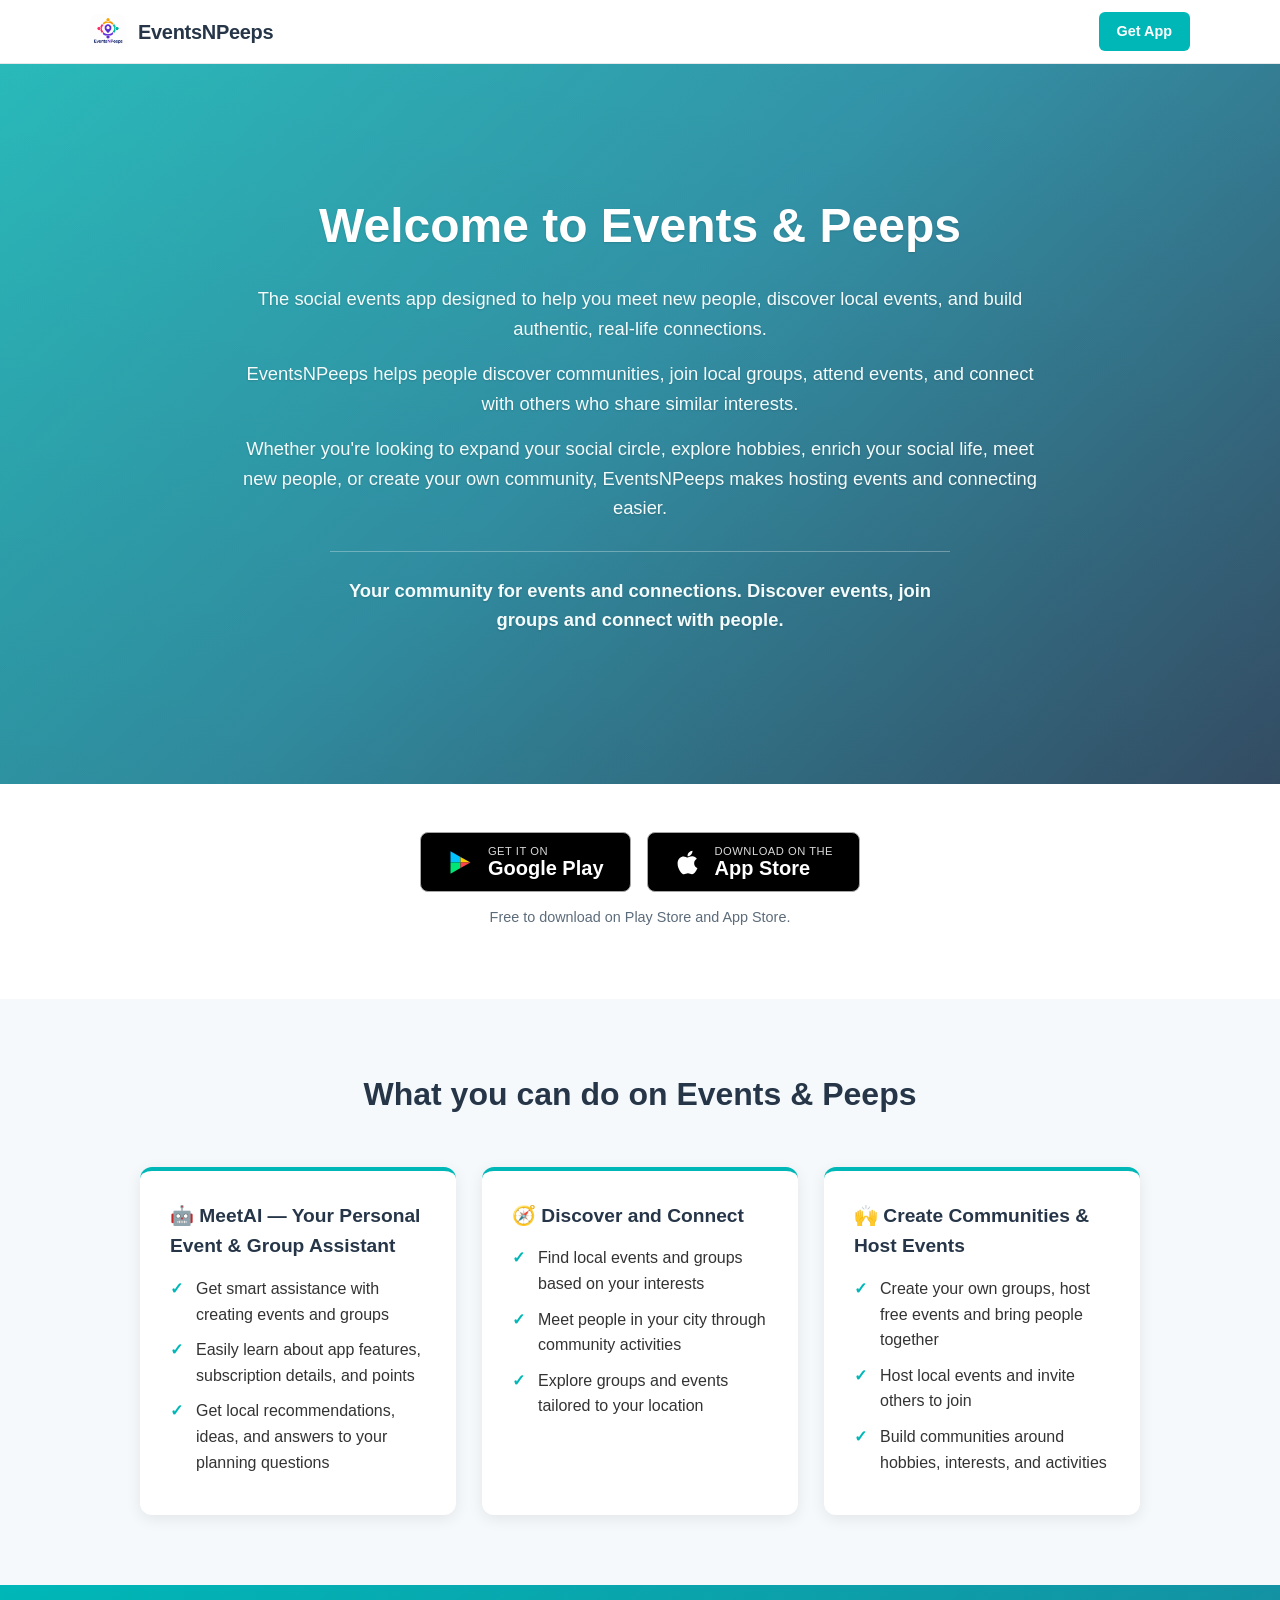
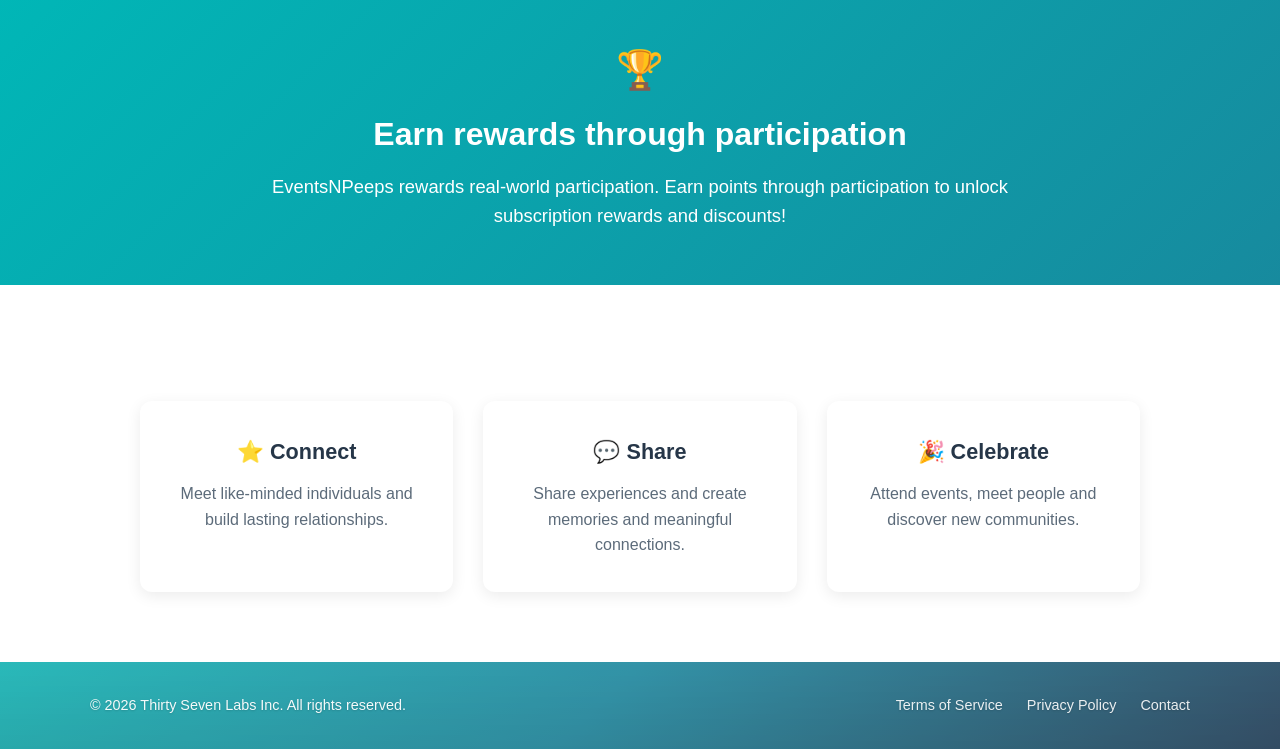
==== commit 3a860c8c: "Added Terms of Services and Privacy Policy links" ====
--- a/index.html
+++ b/index.html
@@ -256,24 +256,38 @@
   background:
     linear-gradient(rgba(0,0,0,.06), rgba(0,0,0,.12)),
     linear-gradient(135deg, #2cc5c5 0%, #369cb2 47%, #3a5670 100%);
-  color:#fff;
-  padding:60px 40px;
-  display:flex;
-  flex-direction:column;
-  align-items:flex-end;
+  color:#ffffff;
+  padding:32px 24px;
+  font-size:0.9rem;
   text-shadow:0 1px 2px rgba(0,0,0,.15);
 }
-.footer-inner{width:400px;text-align:left;}
-.footer h2{margin-bottom:8px;}
-.footer a{color:#56b5ff;text-decoration:none;}
-.footer a:hover{text-decoration:underline;}
-.contact{line-height:1.8;}
-.copyright{
-  margin-top:50px;
-  font-size:.95rem;
-  opacity:.9;
-  width:100%;
-  text-align:center;
+.footer-container{
+  max-width:1100px;
+  margin:0 auto;
+  display:flex;
+  align-items:center;
+  justify-content:space-between;
+  flex-wrap:wrap;
+  gap:16px;
+}
+.footer-copyright{
+  margin:0;
+  color:rgba(255,255,255,0.95);
+}
+.footer-links{
+  display:flex;
+  align-items:center;
+  gap:24px;
+  flex-wrap:wrap;
+}
+.footer-links a{
+  color:rgba(255,255,255,0.9);
+  text-decoration:none;
+  transition:all 0.2s ease;
+}
+.footer-links a:hover{
+  color:#ffffff;
+  text-decoration:underline;
 }
 
 @media(max-width:768px){
@@ -281,8 +295,15 @@
   .hero h1{font-size:2.2rem;}
   .hero p{font-size:1.05rem;}
   .hero-logo-badge{width:80px;height:80px;}
-  .footer{align-items:center;padding:50px 25px;}
-  .footer-inner{width:100%;max-width:420px;text-align:center;}
+  .footer-container{
+    flex-direction:column;
+    text-align:center;
+    gap:14px;
+  }
+  .footer-links{
+    justify-content:center;
+    gap:16px;
+  }
 }
 </style>
 
@@ -314,28 +335,28 @@
 
 <!-- ===================== DOWNLOAD ===================== -->
 <section id="download" class="download">
-	<div class="store-buttons">
-	  <a class="store-btn" href="https://play.google.com/store/apps/details?id=com.eventsnpeeps.event_management" target="_blank" rel="noopener">
-		<svg viewBox="0 0 46 46" aria-hidden="true">
-		  <polygon fill="#00c3ff" points="6,4 23,13.5 23,23 6,23"/>
-		  <polygon fill="#ffce00" points="23,13.5 40,23 23,23"/>
-		  <polygon fill="#00e676" points="6,42 23,32.5 23,23 6,23"/>
-		  <polygon fill="#ff424b" points="23,32.5 40,23 23,23"/>
-		</svg>
-		<span class="label">
-		  <span class="small">Get it on</span>
-		  <span class="big">Google Play</span>
-		</span>
-	  </a>
-	  
-	  <a class="store-btn" href="https://apps.apple.com/us/app/eventsnpeeps/id6791054680" target="_blank" rel="noopener">
-		 <svg class="apple" viewBox="0 0 384 512" aria-hidden="true"><path fill="#fff" d="M318.7 268.7c-.2-36.7 16.4-64.4 50-84.8-18.8-26.9-47.2-41.7-84.7-44.6-35.5-2.8-74.3 20.7-88.5 20.7-15 0-49.4-19.7-76.4-19.7C63.3 141.2 4 184.8 4 273.5q0 39.3 14.4 81.2c12.8 36.7 59 126.7 107.2 125.2 25.2-.6 43-17.9 75.8-17.9 31.8 0 48.3 17.9 76.4 17.9 48.6-.7 90.4-82.5 102.6-119.3-65.2-30.7-61.7-90-61.7-91.9zm-56.6-164.2c27.3-32.4 24.8-61.9 24-72.5-24.1 1.4-52 16.4-67.9 34.9-17.5 19.8-27.8 44.3-25.6 71.9 26.1 2 49.9-11.4 69.5-34.3z"/></svg>
-		<span class="label">
-		  <span class="small">Download on the</span>
-		  <span class="big">App Store</span>
-		</span>
-	  </a>
-	</div>
+  <div class="store-buttons">
+    <a class="store-btn" href="https://play.google.com/store/apps/details?id=com.eventsnpeeps.event_management" target="_blank" rel="noopener">
+      <svg viewBox="0 0 46 46" aria-hidden="true">
+        <polygon fill="#00c3ff" points="6,4 23,13.5 23,23 6,23"/>
+        <polygon fill="#ffce00" points="23,13.5 40,23 23,23"/>
+        <polygon fill="#00e676" points="6,42 23,32.5 23,23 6,23"/>
+        <polygon fill="#ff424b" points="23,32.5 40,23 23,23"/>
+      </svg>
+      <span class="label">
+        <span class="small">Get it on</span>
+        <span class="big">Google Play</span>
+      </span>
+    </a>
+    
+    <a class="store-btn" href="https://apps.apple.com/us/app/eventsnpeeps/id6791054680" target="_blank" rel="noopener">
+      <svg class="apple" viewBox="0 0 384 512" aria-hidden="true"><path fill="#fff" d="M318.7 268.7c-.2-36.7 16.4-64.4 50-84.8-18.8-26.9-47.2-41.7-84.7-44.6-35.5-2.8-74.3 20.7-88.5 20.7-15 0-49.4-19.7-76.4-19.7C63.3 141.2 4 184.8 4 273.5q0 39.3 14.4 81.2c12.8 36.7 59 126.7 107.2 125.2 25.2-.6 43-17.9 75.8-17.9 31.8 0 48.3 17.9 76.4 17.9 48.6-.7 90.4-82.5 102.6-119.3-65.2-30.7-61.7-90-61.7-91.9zm-56.6-164.2c27.3-32.4 24.8-61.9 24-72.5-24.1 1.4-52 16.4-67.9 34.9-17.5 19.8-27.8 44.3-25.6 71.9 26.1 2 49.9-11.4 69.5-34.3z"/></svg>
+      <span class="label">
+        <span class="small">Download on the</span>
+        <span class="big">App Store</span>
+      </span>
+    </a>
+  </div>
   <p class="store-note">Free to download on Play Store and App Store.</p>
 </section>
 
@@ -411,18 +432,14 @@
 
 <!-- ===================== FOOTER ===================== -->
 <footer class="footer">
-  <div class="footer-inner">
-    <div class="contact">
-      <h2>Contact Us</h2>
-      <p>Questions? We'd love to hear from you.</p>
-      <br>
-      <p>Email: <a href="mailto:support@eventsnpeeps.com">support@eventsnpeeps.com</a></p>
-      <p style="margin-top:10px;">Response time: Within 48 hours</p>
+  <div class="footer-container">
+    <p class="footer-copyright">&copy; 2026 Thirty Seven Labs Inc. All rights reserved.</p>
+    <div class="footer-links">
+      <a href="terms-of-service/index.html">Terms of Service</a>
+      <a href="privacy-policy/index.html">Privacy Policy</a>
+      <a href="mailto:support@eventsnpeeps.com">Contact</a>
     </div>
   </div>
-  <div class="copyright">
-    <p>&copy; 2026 EventsNPeeps. All rights reserved.</p>
-  </div>
 </footer>
 
 </body>
